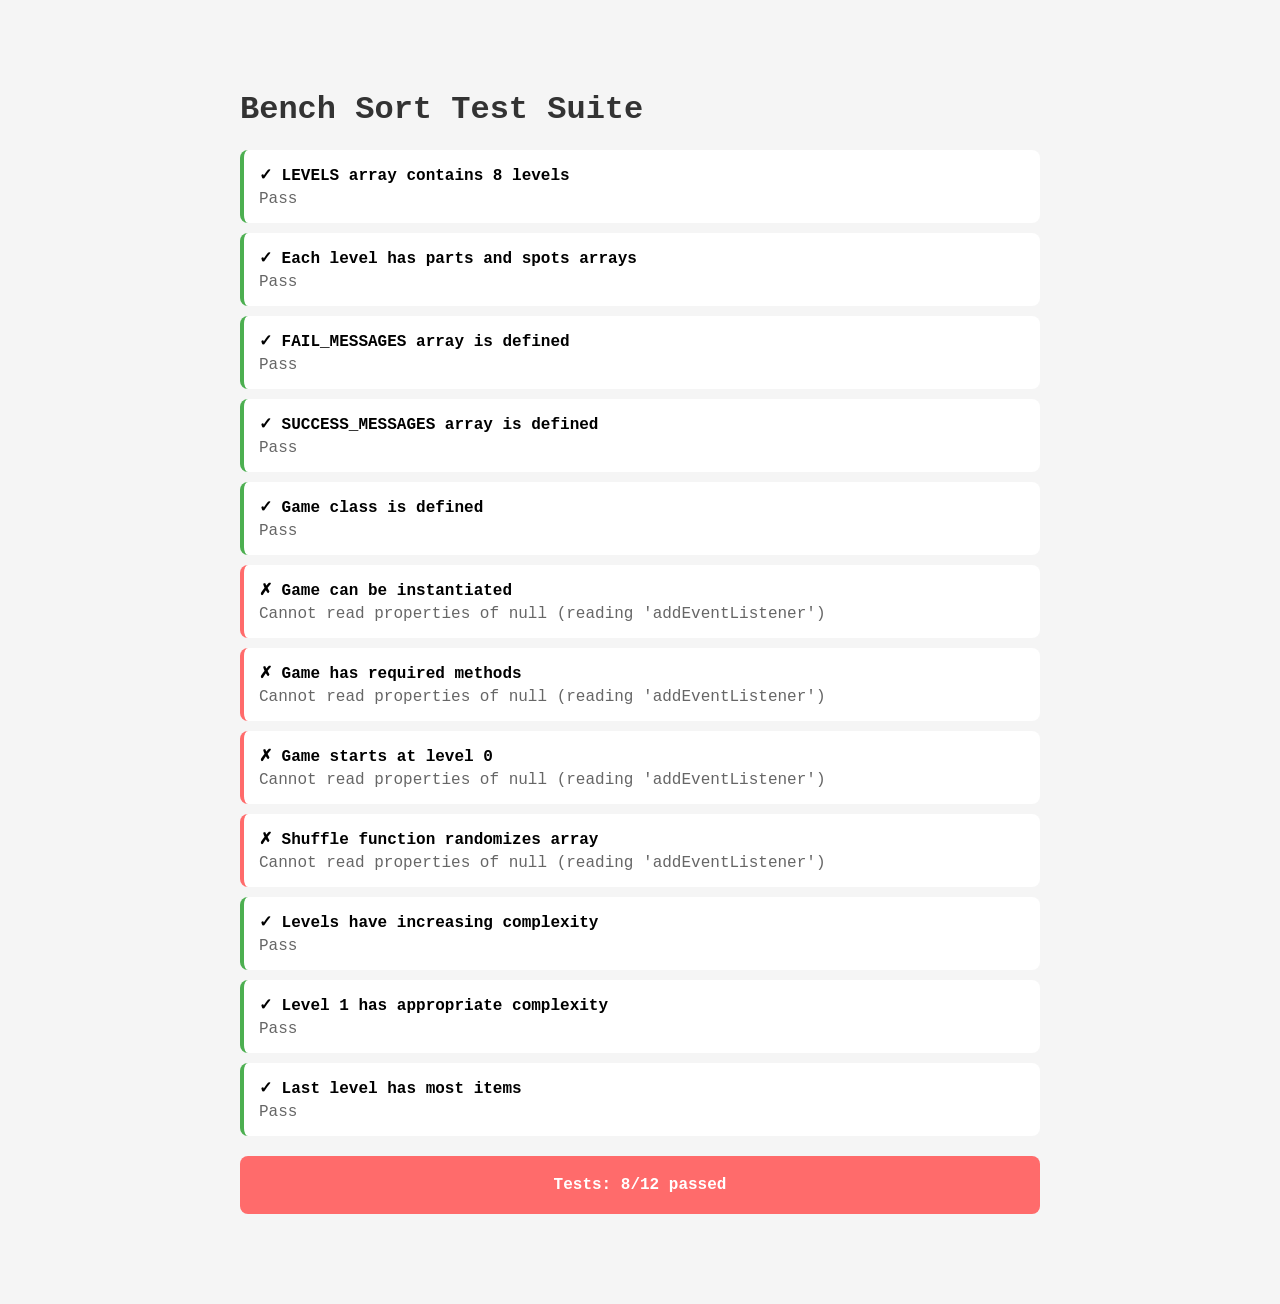
==== test.html @ 865532e5 "Add Bench Sort workbench tidy game - Implement drag-and-drop mechanics for organizing tools - Add 8 " ====
<!DOCTYPE html>
<html lang="en">
<head>
    <meta charset="UTF-8">
    <meta name="viewport" content="width=device-width, initial-scale=1.0">
    <title>Bench Sort - Tests</title>
    <style>
        body {
            font-family: 'Courier New', monospace;
            max-width: 800px;
            margin: 50px auto;
            padding: 20px;
            background: #f5f5f5;
        }
        h1 {
            color: #333;
        }
        .test {
            background: white;
            padding: 15px;
            margin: 10px 0;
            border-radius: 8px;
            border-left: 4px solid #ddd;
        }
        .test.pass {
            border-left-color: #4caf50;
        }
        .test.fail {
            border-left-color: #ff6b6b;
        }
        .test-name {
            font-weight: bold;
            margin-bottom: 5px;
        }
        .test-result {
            color: #666;
        }
        .summary {
            background: white;
            padding: 20px;
            margin: 20px 0;
            border-radius: 8px;
            font-weight: bold;
            text-align: center;
        }
        .summary.pass {
            background: #4caf50;
            color: white;
        }
        .summary.fail {
            background: #ff6b6b;
            color: white;
        }
    </style>
</head>
<body>
    <h1>Bench Sort Test Suite</h1>
    <div id="test-results"></div>
    <div id="summary"></div>

    <script src="game.js"></script>
    <script>
        class TestRunner {
            constructor() {
                this.tests = [];
                this.passed = 0;
                this.failed = 0;
            }

            test(name, fn) {
                this.tests.push({ name, fn });
            }

            async run() {
                const resultsContainer = document.getElementById('test-results');
                const summaryContainer = document.getElementById('summary');

                for (const test of this.tests) {
                    try {
                        await test.fn();
                        this.passed++;
                        this.renderTest(resultsContainer, test.name, true, 'Pass');
                    } catch (error) {
                        this.failed++;
                        this.renderTest(resultsContainer, test.name, false, error.message);
                    }
                }

                this.renderSummary(summaryContainer);
            }

            renderTest(container, name, passed, message) {
                const testDiv = document.createElement('div');
                testDiv.className = `test ${passed ? 'pass' : 'fail'}`;
                
                const testName = document.createElement('div');
                testName.className = 'test-name';
                testName.textContent = `${passed ? '✓' : '✗'} ${name}`;
                
                const testResult = document.createElement('div');
                testResult.className = 'test-result';
                testResult.textContent = message;
                
                testDiv.appendChild(testName);
                testDiv.appendChild(testResult);
                container.appendChild(testDiv);
            }

            renderSummary(container) {
                const total = this.passed + this.failed;
                const summaryDiv = document.createElement('div');
                summaryDiv.className = `summary ${this.failed === 0 ? 'pass' : 'fail'}`;
                summaryDiv.textContent = `Tests: ${this.passed}/${total} passed`;
                container.appendChild(summaryDiv);
            }

            assert(condition, message) {
                if (!condition) {
                    throw new Error(message || 'Assertion failed');
                }
            }

            assertEqual(actual, expected, message) {
                if (actual !== expected) {
                    throw new Error(message || `Expected ${expected}, got ${actual}`);
                }
            }

            assertNotNull(value, message) {
                if (value === null || value === undefined) {
                    throw new Error(message || 'Value is null or undefined');
                }
            }
        }

        const runner = new TestRunner();

        // Test: LEVELS array is defined and has 8 levels
        runner.test('LEVELS array contains 8 levels', () => {
            runner.assert(typeof LEVELS !== 'undefined', 'LEVELS is not defined');
            runner.assertEqual(LEVELS.length, 8, 'Should have exactly 8 levels');
        });

        // Test: Each level has parts and spots
        runner.test('Each level has parts and spots arrays', () => {
            LEVELS.forEach((level, index) => {
                runner.assert(Array.isArray(level.parts), `Level ${index} parts is not an array`);
                runner.assert(Array.isArray(level.spots), `Level ${index} spots is not an array`);
                runner.assertEqual(level.parts.length, level.spots.length, 
                    `Level ${index} parts and spots length mismatch`);
            });
        });

        // Test: FAIL_MESSAGES array exists
        runner.test('FAIL_MESSAGES array is defined', () => {
            runner.assert(typeof FAIL_MESSAGES !== 'undefined', 'FAIL_MESSAGES is not defined');
            runner.assert(FAIL_MESSAGES.length > 0, 'FAIL_MESSAGES is empty');
        });

        // Test: SUCCESS_MESSAGES array exists
        runner.test('SUCCESS_MESSAGES array is defined', () => {
            runner.assert(typeof SUCCESS_MESSAGES !== 'undefined', 'SUCCESS_MESSAGES is not defined');
            runner.assert(SUCCESS_MESSAGES.length > 0, 'SUCCESS_MESSAGES is empty');
        });

        // Test: Game class is defined
        runner.test('Game class is defined', () => {
            runner.assert(typeof Game !== 'undefined', 'Game class is not defined');
        });

        // Test: Game can be instantiated
        runner.test('Game can be instantiated', () => {
            const game = new Game();
            runner.assertNotNull(game, 'Game instance is null');
        });

        // Test: Game has required methods
        runner.test('Game has required methods', () => {
            const game = new Game();
            runner.assert(typeof game.init === 'function', 'init method missing');
            runner.assert(typeof game.loadLevel === 'function', 'loadLevel method missing');
            runner.assert(typeof game.createSpot === 'function', 'createSpot method missing');
            runner.assert(typeof game.createPart === 'function', 'createPart method missing');
            runner.assert(typeof game.shuffle === 'function', 'shuffle method missing');
        });

        // Test: Game starts at level 0
        runner.test('Game starts at level 0', () => {
            const game = new Game();
            runner.assertEqual(game.currentLevel, 0, 'Current level should be 0');
        });

        // Test: Shuffle function works
        runner.test('Shuffle function randomizes array', () => {
            const game = new Game();
            const original = [1, 2, 3, 4, 5];
            const shuffled = game.shuffle(original);
            
            runner.assertEqual(shuffled.length, original.length, 'Shuffled array length mismatch');
            runner.assert(original.every(item => shuffled.includes(item)), 
                'Shuffled array missing elements');
        });

        // Test: Level progression
        runner.test('Levels have increasing complexity', () => {
            let prevLength = 0;
            LEVELS.forEach((level, index) => {
                if (index > 0) {
                    runner.assert(level.parts.length >= prevLength, 
                        'Levels should maintain or increase in item count');
                }
                prevLength = level.parts.length;
            });
        });

        // Test: Level 1 has 3 items (should be ~8 seconds)
        runner.test('Level 1 has appropriate complexity', () => {
            runner.assertEqual(LEVELS[0].parts.length, 3, 
                'First level should have 3 items for ~8 second completion');
        });

        // Test: Last level has most items
        runner.test('Last level has most items', () => {
            const lastLevel = LEVELS[LEVELS.length - 1];
            runner.assert(lastLevel.parts.length >= 6, 
                'Last level should have at least 6 items');
        });

        // Run all tests
        runner.run();
    </script>
</body>
</html>
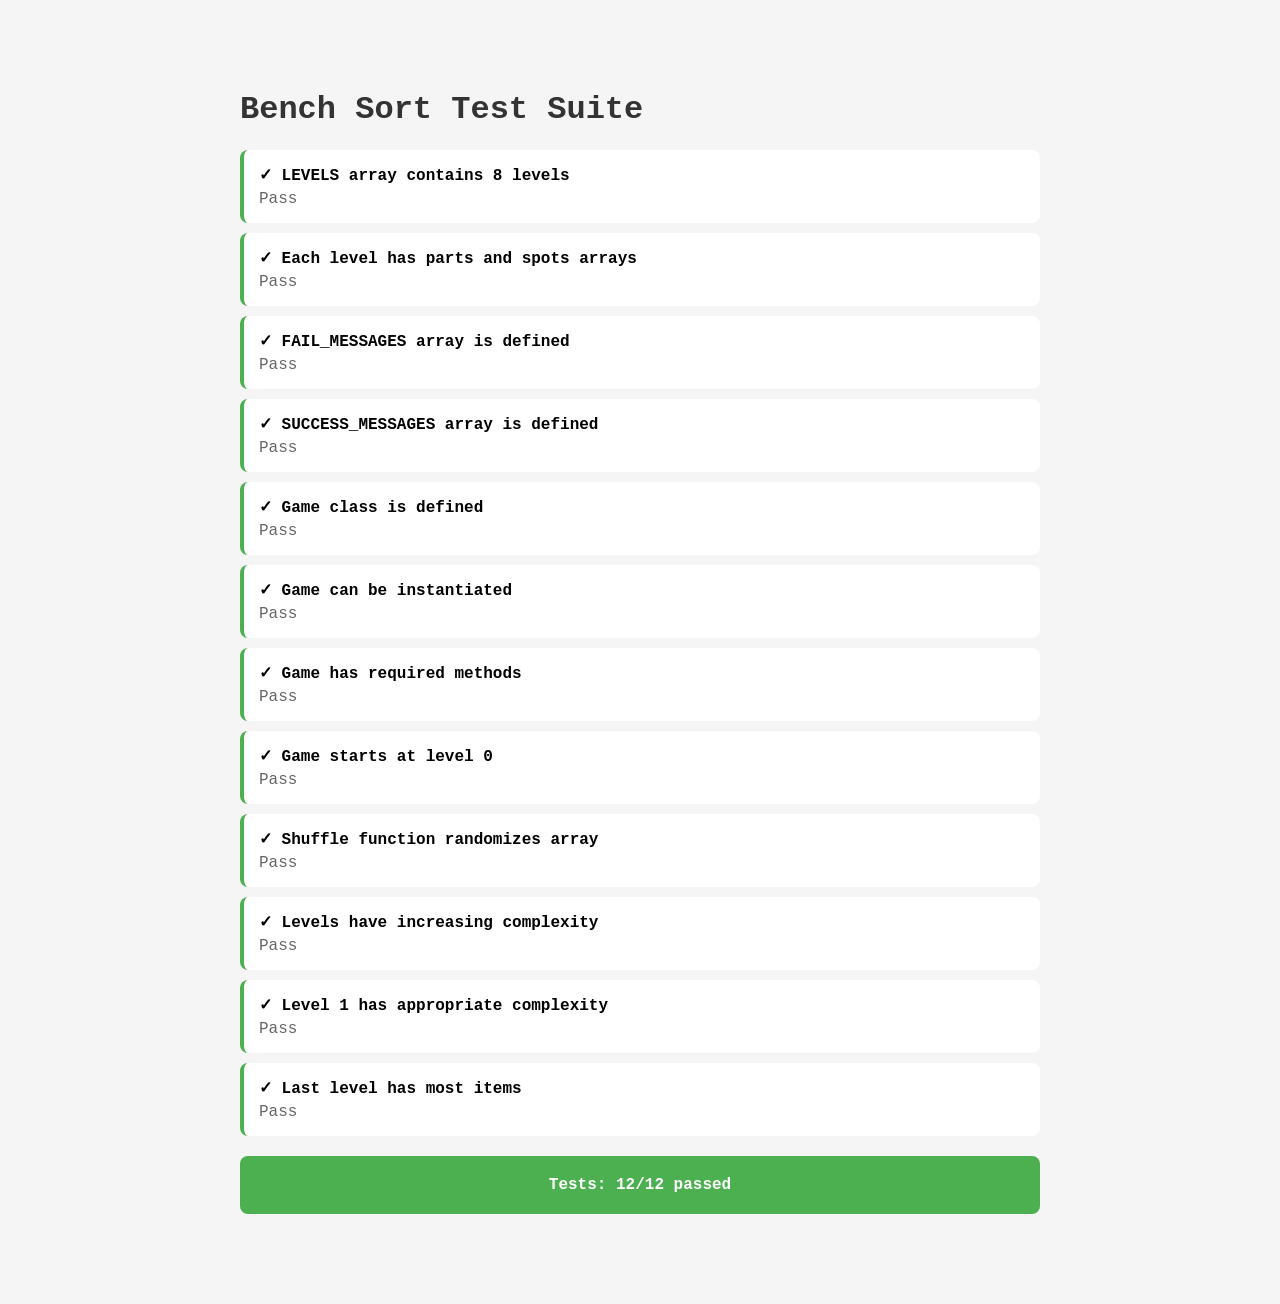
==== commit ee2cdf7d: "Fix phone touch support and test suite Bug fixes: 1. Add touch event handlers (touchstart/touchmove/" ====
--- a/test.html
+++ b/test.html
@@ -57,6 +57,26 @@
     <h1>Bench Sort Test Suite</h1>
     <div id="test-results"></div>
     <div id="summary"></div>
+
+    <!-- Hidden DOM stubs for game.js initialization -->
+    <div style="display: none;">
+        <div id="workbench"></div>
+        <div id="messy-pile"></div>
+        <div id="message"></div>
+        <div id="level-display"></div>
+        <div id="timer"></div>
+        <div id="mistakes"></div>
+        <div id="level-complete" class="hidden">
+            <div id="level-time"></div>
+            <div id="level-feedback"></div>
+            <button id="next-level-btn"></button>
+        </div>
+        <div id="game-over" class="hidden">
+            <div id="game-over-title"></div>
+            <div id="game-over-message"></div>
+            <button id="restart-btn"></button>
+        </div>
+    </div>
 
     <script src="game.js"></script>
     <script>
